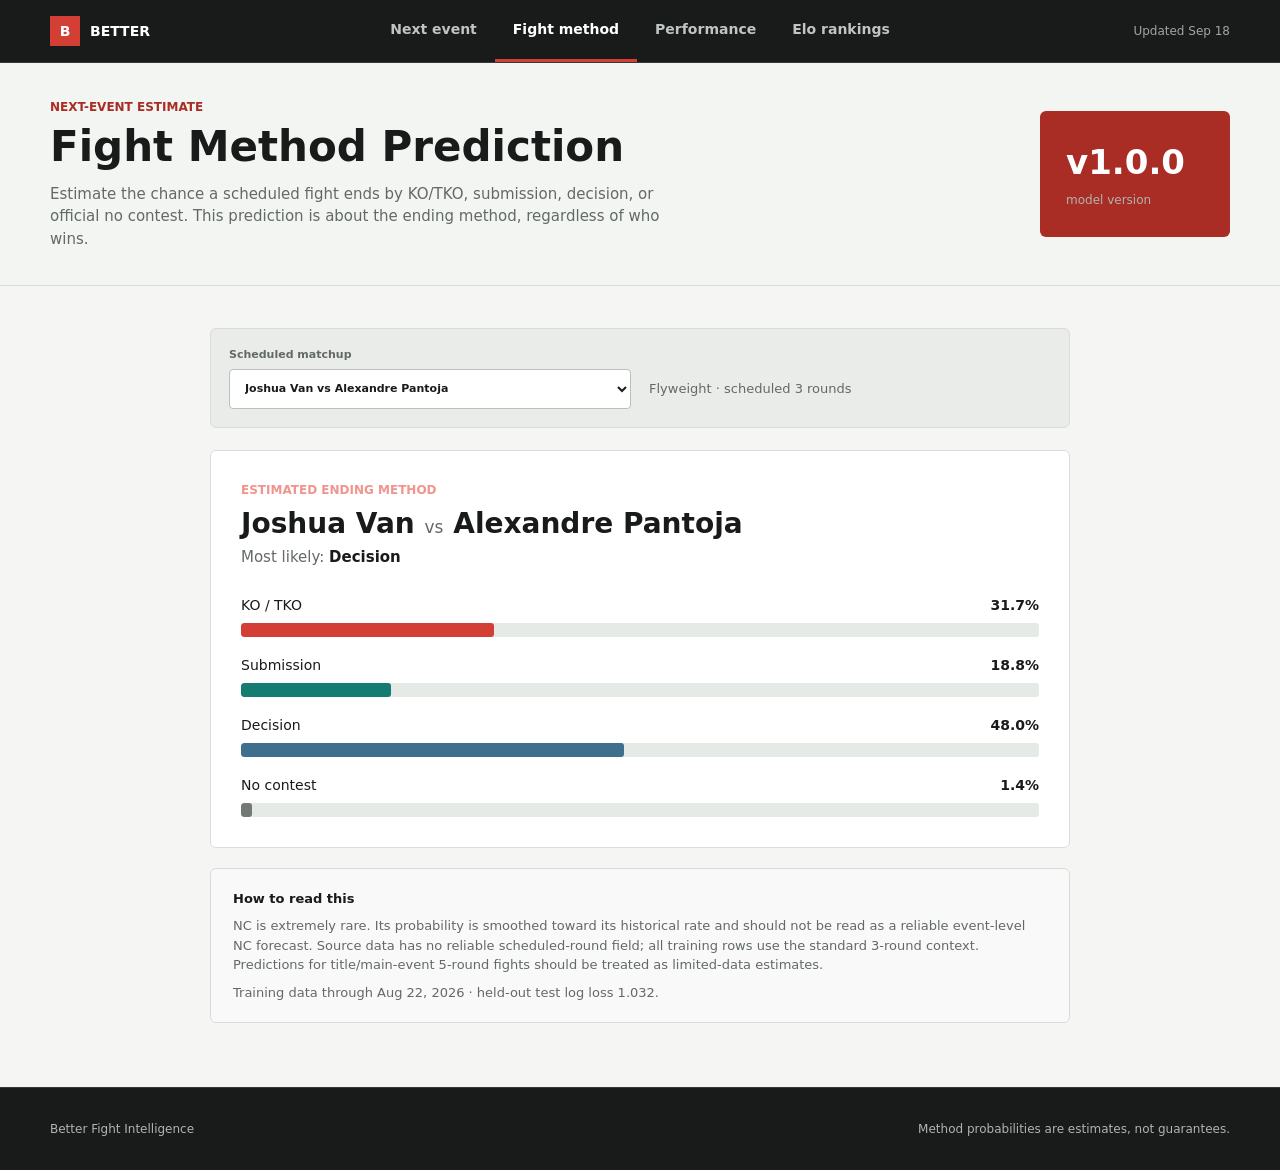
==== site/method.html @ 1c2e5d78 "Add fight method prediction model and page" ====
<!doctype html>
<html lang="en">
<head>
  <meta charset="utf-8">
  <meta name="viewport" content="width=device-width, initial-scale=1">
  <meta name="description" content="Estimated UFC fight-ending-method probabilities for the next event.">
  <title>Better | Fight Method Prediction</title>
  <link rel="stylesheet" href="assets/styles.css?v=6">
  <script defer src="assets/app.js?v=6"></script>
</head>
<body data-page="method">
  <a class="skip-link" href="#main-content">Skip to content</a>
  <header class="site-header">
    <div class="shell nav-shell">
      <a class="brand" href="index.html" aria-label="Better predictions home"><span class="brand-mark">B</span><span>BETTER</span></a>
      <nav class="primary-nav" aria-label="Primary navigation">
        <a href="index.html">Next event</a><a class="active" href="method.html">Fight method</a><a href="performance.html">Performance</a><a href="rankings.html">Elo rankings</a>
      </nav>
      <span class="data-status" id="generated-status">Loading data</span>
    </div>
  </header>

  <main id="main-content">
    <section class="ranking-intro method-intro">
      <div class="shell intro-layout">
        <div>
          <p class="eyebrow dark">Next-event estimate</p>
          <h1>Fight Method Prediction</h1>
          <p class="intro-copy">Estimate the chance a scheduled fight ends by KO/TKO, submission, decision, or official no contest. This prediction is about the ending method, regardless of who wins.</p>
        </div>
        <div class="ranking-stat method-stat"><strong id="method-version">--</strong><span>model version</span></div>
      </div>
    </section>

    <section class="shell content-section method-section" aria-labelledby="method-heading">
      <div class="method-controls">
        <label class="select-field"><span>Scheduled matchup</span><select id="method-matchup" aria-describedby="method-context"></select></label>
        <div class="method-context" id="method-context">Loading scheduled fight context…</div>
      </div>
      <div id="method-content" aria-live="polite"></div>
      <aside class="method-limitations" aria-label="Method model limitations">
        <strong>How to read this</strong>
        <p id="method-limitations-copy">Loading model notes…</p>
        <p id="method-cutoff">--</p>
      </aside>
    </section>
  </main>

  <footer class="site-footer"><div class="shell footer-layout"><span>Better Fight Intelligence</span><span>Method probabilities are estimates, not guarantees.</span></div></footer>
</body>
</html>
---- site/assets/styles.css ----
:root {
  --ink: #181b19;
  --muted: #636a65;
  --paper: #f5f6f4;
  --surface: #ffffff;
  --line: #d9ddd9;
  --line-dark: #353a36;
  --red: #d43f35;
  --red-dark: #a92c25;
  --teal: #147c70;
  --amber: #a8750d;
  --blue: #3e708d;
  --shadow: 0 8px 22px rgba(20, 24, 21, 0.08);
}

* { box-sizing: border-box; }

html { color-scheme: light; }

body {
  margin: 0;
  background: var(--paper);
  color: var(--ink);
  font-family: Inter, ui-sans-serif, system-ui, -apple-system, BlinkMacSystemFont, "Segoe UI", sans-serif;
  font-size: 15px;
  line-height: 1.5;
  letter-spacing: 0;
}

a { color: inherit; }

.shell {
  width: min(1180px, calc(100% - 40px));
  margin: 0 auto;
}

.skip-link {
  position: fixed;
  z-index: 100;
  left: 16px;
  top: -80px;
  padding: 10px 14px;
  background: var(--surface);
  border: 1px solid var(--ink);
}

.skip-link:focus { top: 12px; }

.site-header {
  position: sticky;
  z-index: 20;
  top: 0;
  background: var(--ink);
  color: #fff;
  border-bottom: 1px solid var(--line-dark);
}

.nav-shell {
  min-height: 62px;
  display: grid;
  grid-template-columns: 1fr auto 1fr;
  align-items: center;
  gap: 24px;
}

.brand {
  display: inline-flex;
  align-items: center;
  gap: 10px;
  width: max-content;
  color: #fff;
  text-decoration: none;
  font-size: 14px;
  font-weight: 800;
}

.brand-mark {
  width: 30px;
  height: 30px;
  display: grid;
  place-items: center;
  background: var(--red);
  color: #fff;
  font-weight: 900;
}

.primary-nav { display: flex; align-self: stretch; }

.primary-nav a {
  display: flex;
  align-items: center;
  padding: 0 18px;
  color: #bfc5c0;
  text-decoration: none;
  font-size: 14px;
  font-weight: 650;
  border-bottom: 3px solid transparent;
}

.primary-nav a:hover,
.primary-nav a.active {
  color: #fff;
  border-bottom-color: var(--red);
}

.data-status {
  justify-self: end;
  color: #9fa7a1;
  font-size: 12px;
}

.event-banner {
  position: relative;
  min-height: 292px;
  display: flex;
  align-items: flex-end;
  background: var(--ink) url("arena-octagon.png") center / cover no-repeat;
  color: #fff;
  overflow: hidden;
}

.event-shade {
  position: absolute;
  inset: 0;
  background: rgba(10, 12, 10, 0.58);
}

.event-content {
  position: relative;
  z-index: 1;
  padding-top: 64px;
  padding-bottom: 38px;
}

.eyebrow,
.section-kicker {
  margin: 0 0 8px;
  color: #f1948d;
  font-size: 12px;
  font-weight: 800;
  text-transform: uppercase;
}

.eyebrow.dark { color: var(--red-dark); }

h1, h2, p { letter-spacing: 0; }

h1 {
  max-width: 780px;
  margin: 0;
  font-size: 42px;
  line-height: 1.08;
  font-weight: 780;
}

h2 {
  margin: 0;
  font-size: 24px;
  line-height: 1.2;
}

.event-meta {
  display: flex;
  gap: 22px;
  margin-top: 18px;
  color: #e5e9e5;
  font-size: 14px;
}

.metric-band {
  background: var(--surface);
  border-bottom: 1px solid var(--line);
}

.metric-grid {
  min-height: 82px;
  display: grid;
  grid-template-columns: repeat(4, 1fr);
}

.metric {
  display: flex;
  flex-direction: column;
  justify-content: center;
  padding: 14px 24px;
  border-left: 1px solid var(--line);
}

.metric:last-child { border-right: 1px solid var(--line); }
.metric strong { font-size: 19px; }
.metric-label { color: var(--muted); font-size: 12px; }

.best-bet-band {
  background: #202421;
  color: #fff;
  border-bottom: 4px solid var(--red);
}

.best-bet-layout {
  min-height: 104px;
  display: grid;
  grid-template-columns: minmax(240px, 1fr) 2fr;
  align-items: center;
  gap: 32px;
  padding-top: 18px;
  padding-bottom: 18px;
}

.best-bet-detail {
  display: grid;
  grid-template-columns: repeat(3, minmax(0, 1fr));
  gap: 16px;
}

.best-value { display: flex; flex-direction: column; }
.best-value span { color: #abb3ad; font-size: 12px; }
.best-value strong { font-size: 16px; }

.content-section { padding-top: 42px; padding-bottom: 64px; }

.section-heading {
  display: flex;
  align-items: flex-end;
  justify-content: space-between;
  gap: 24px;
  margin-bottom: 20px;
}

.model-note { color: var(--muted); font-size: 12px; }
.model-selector { width: min(240px, 100%); }

.fight-table-head,
.fight-row {
  display: grid;
  grid-template-columns: minmax(250px, 2fr) minmax(210px, 1.45fr) minmax(150px, 1.1fr) minmax(120px, 0.9fr) 88px;
  gap: 18px;
  align-items: center;
}

.fight-table-head {
  min-height: 38px;
  padding: 0 18px;
  color: var(--muted);
  font-size: 11px;
  font-weight: 750;
  text-transform: uppercase;
}

.fight-list { display: grid; gap: 8px; }

.fight-row {
  min-height: 102px;
  padding: 16px 18px;
  background: var(--surface);
  border: 1px solid var(--line);
  border-left: 4px solid transparent;
  border-radius: 6px;
  box-shadow: 0 2px 7px rgba(20, 24, 21, 0.03);
}

.fight-row.value-row { border-left-color: var(--teal); }
.fight-row:hover { box-shadow: var(--shadow); }

.matchup { min-width: 0; }
.matchup strong { display: block; font-size: 15px; }
.matchup .versus { color: #8a918c; font-size: 12px; }
.weight-class { margin-top: 5px; color: var(--muted); font-size: 12px; }

.probability-labels {
  display: flex;
  justify-content: space-between;
  gap: 10px;
  font-size: 12px;
  font-weight: 700;
}

.probability-track {
  width: 100%;
  height: 8px;
  display: flex;
  margin-top: 8px;
  overflow: hidden;
  background: #e8ebe8;
  border-radius: 3px;
}

.probability-red { background: var(--red); }
.probability-blue { background: var(--blue); }

.pick-name { display: block; font-weight: 750; }
.pick-meta, .market-meta { color: var(--muted); font-size: 12px; }
.market-source { color: #7b827d; font-size: 10px; }
.market-lines { display: grid; gap: 3px; }

.call-badge {
  min-width: 68px;
  display: inline-flex;
  justify-content: center;
  padding: 6px 8px;
  border: 1px solid var(--line);
  border-radius: 4px;
  color: var(--muted);
  background: #f3f5f3;
  font-size: 11px;
  font-weight: 800;
  text-transform: uppercase;
}

.call-signal { color: #fff; background: var(--teal); border-color: var(--teal); }
.call-paper { color: #fff; background: var(--blue); border-color: var(--blue); }
.call-experimental { color: #6b4a06; background: #fff3cd; border-color: #d7b765; }
.call-compare { color: #315c73; background: #e8f1f5; border-color: #a8c3d1; }
.call-lean { color: #fff; background: var(--amber); border-color: var(--amber); }
.call-pass { color: #fff; background: #747b76; border-color: #747b76; }

.ranking-intro {
  background: var(--surface);
  border-bottom: 1px solid var(--line);
}

.intro-layout {
  min-height: 222px;
  display: grid;
  grid-template-columns: 1fr auto;
  align-items: center;
  gap: 48px;
}

.ranking-intro h1 { color: var(--ink); }
.intro-copy { max-width: 650px; margin: 14px 0 0; color: var(--muted); }

.ranking-stat {
  min-width: 190px;
  padding: 26px;
  background: var(--ink);
  color: #fff;
  border-radius: 6px;
}

.ranking-stat strong { display: block; font-size: 34px; }
.ranking-stat span { color: #adb5af; font-size: 12px; }

.ranking-controls {
  display: grid;
  grid-template-columns: minmax(220px, 1.2fr) minmax(190px, 0.8fr) auto auto;
  gap: 14px;
  align-items: end;
  margin-bottom: 18px;
  padding: 16px;
  background: #e9ece9;
  border: 1px solid var(--line);
  border-radius: 6px;
}

.search-field,
.select-field { display: grid; gap: 5px; color: var(--muted); font-size: 11px; font-weight: 700; }

input[type="search"], select {
  width: 100%;
  height: 40px;
  padding: 0 11px;
  border: 1px solid #bac0bb;
  border-radius: 4px;
  background: #fff;
  color: var(--ink);
  font: inherit;
}

.active-toggle {
  min-height: 40px;
  display: inline-flex;
  align-items: center;
  gap: 8px;
  color: #343935;
  font-size: 13px;
}

.active-toggle input { width: 17px; height: 17px; accent-color: var(--teal); }
.result-count { align-self: center; color: var(--muted); font-size: 12px; text-align: right; }

.ranking-table-wrap { overflow-x: auto; border: 1px solid var(--line); border-radius: 6px; background: #fff; }
.ranking-table { width: 100%; min-width: 900px; border-collapse: collapse; }
.ranking-table th { height: 42px; padding: 0 13px; background: #eef0ee; color: var(--muted); font-size: 11px; text-align: left; text-transform: uppercase; }
.ranking-table td { height: 58px; padding: 8px 13px; border-top: 1px solid #e4e7e4; vertical-align: middle; }
.ranking-table tbody tr:hover { background: #f7f8f7; }
.rank-number { color: var(--muted); font-variant-numeric: tabular-nums; }
.fighter-name { font-weight: 750; }
.elo-score { font-size: 17px; font-weight: 800; font-variant-numeric: tabular-nums; }
.positive { color: var(--teal); }
.negative { color: var(--red-dark); }
.neutral { color: var(--muted); }

.performance-intro .intro-copy { max-width: 720px; }
.performance-period { background: var(--teal); }
.performance-table-wrap { overflow-x: auto; border: 1px solid var(--line); border-radius: 6px; background: #fff; }
.performance-table { width: 100%; min-width: 760px; border-collapse: collapse; font-variant-numeric: tabular-nums; }
.performance-table th { height: 42px; padding: 0 15px; background: #eef0ee; color: var(--muted); font-size: 11px; text-align: left; text-transform: uppercase; }
.performance-table td { height: 58px; padding: 9px 15px; border-top: 1px solid #e4e7e4; }
.performance-table tbody tr:hover { background: #f7f8f7; }
.event-name-cell { width: 44%; font-weight: 730; }
.accuracy-score { color: var(--teal); font-weight: 800; }
.event-detail-trigger { padding: 0; border: 0; background: transparent; color: var(--ink); font: inherit; font-weight: 730; text-align: left; cursor: pointer; }
.event-detail-trigger:hover { color: var(--red-dark); text-decoration: underline; }
.event-detail-dialog { width: min(660px, calc(100% - 28px)); max-height: min(760px, calc(100dvh - 28px)); padding: 0; border: 1px solid var(--line-dark); border-radius: 6px; color: var(--ink); background: var(--surface); box-shadow: 0 18px 60px rgba(0, 0, 0, 0.28); }
.event-detail-dialog::backdrop { background: rgba(12, 15, 13, 0.64); }
.event-detail-header { display: flex; align-items: flex-start; justify-content: space-between; gap: 16px; padding: 24px 24px 16px; border-bottom: 1px solid var(--line); }
.event-detail-header h2 { font-size: 22px; }
.dialog-close { width: 34px; height: 34px; display: grid; place-items: center; flex: 0 0 auto; border: 1px solid var(--line); border-radius: 4px; background: var(--surface); color: var(--ink); font-size: 25px; line-height: 1; cursor: pointer; }
.dialog-close:hover { background: var(--ink); color: #fff; }
.event-detail-summary { margin: 16px 24px; color: var(--muted); }
.incorrect-fight-list { max-height: 500px; overflow-y: auto; padding: 0 24px 24px; }
.incorrect-fight { display: flex; justify-content: space-between; gap: 16px; padding: 14px 0; border-top: 1px solid var(--line); }
.incorrect-fight:first-child { border-top: 0; }
.incorrect-fight strong { display: block; }
.incorrect-fight strong span { color: var(--muted); font-size: 12px; font-weight: 500; }
.incorrect-actual { display: block; margin-top: 4px; color: var(--red-dark); font-size: 12px; }
.incorrect-pick { min-width: 130px; display: flex; flex-direction: column; align-items: flex-end; color: var(--muted); font-size: 12px; text-align: right; }
.incorrect-pick strong { color: var(--ink); font-size: 15px; }
.no-incorrect-picks { margin: 0; padding: 16px 0; color: var(--teal); font-weight: 700; }

.form { display: flex; gap: 4px; }
.form-mark { width: 23px; height: 23px; display: grid; place-items: center; border-radius: 3px; color: #fff; font-size: 9px; font-weight: 850; }
.form-w { background: var(--teal); }
.form-l { background: var(--red); }
.form-d { background: var(--amber); }
.form-nc { background: #707772; }

.show-more {
  height: 42px;
  display: block;
  margin: 18px auto 0;
  padding: 0 22px;
  border: 1px solid var(--ink);
  border-radius: 4px;
  background: transparent;
  color: var(--ink);
  font: inherit;
  font-weight: 750;
  cursor: pointer;
}

.show-more:hover { background: var(--ink); color: #fff; }
.show-more[hidden] { display: none; }

.site-footer {
  background: var(--ink);
  color: #aeb5b0;
  border-top: 1px solid var(--line-dark);
}

.footer-layout {
  min-height: 82px;
  display: flex;
  justify-content: space-between;
  align-items: center;
  gap: 30px;
  font-size: 12px;
}

.error-state { padding: 26px; background: #fff; border: 1px solid #e0aaa5; color: var(--red-dark); border-radius: 6px; }
.mobile-label { display: none; }

.method-intro { background: #f2f5f2; }
.method-stat { background: var(--red-dark); }
.method-section { max-width: 860px; }
.method-controls { display: grid; grid-template-columns: minmax(260px, 1fr) 1fr; gap: 18px; align-items: end; padding: 18px; border: 1px solid var(--line); border-radius: 6px; background: #e9ece9; }
.method-context { min-height: 40px; display: flex; align-items: center; color: var(--muted); font-size: 13px; }
.method-result { margin-top: 22px; padding: 30px; border: 1px solid var(--line); border-radius: 6px; background: #fff; }
.method-result h2 { margin: 5px 0 6px; font-size: 28px; }
.method-result h2 span { color: var(--muted); font-size: 17px; font-weight: 500; }
.method-pick { margin: 0 0 26px; color: var(--muted); }
.method-pick strong { color: var(--ink); }
.method-bars { display: grid; gap: 18px; }
.method-bar-label { display: flex; justify-content: space-between; gap: 16px; margin-bottom: 7px; color: var(--ink); font-size: 14px; }
.method-bar-label strong { font-variant-numeric: tabular-nums; }
.method-bar-track { height: 14px; overflow: hidden; background: #e6eae6; border-radius: 3px; }
.method-bar { display: block; height: 100%; min-width: 2px; border-radius: 3px; }
.method-ko_tko { background: var(--red); }
.method-submission { background: var(--teal); }
.method-decision { background: var(--blue); }
.method-nc { background: #737a75; }
.method-warning { margin: 24px 0 0; padding: 11px 13px; border-left: 3px solid var(--amber); color: #654b13; background: #fff7df; font-size: 13px; }
.method-limitations { margin-top: 20px; padding: 20px 22px; border: 1px solid var(--line); border-radius: 6px; color: var(--muted); background: #f8f9f8; font-size: 13px; }
.method-limitations strong { color: var(--ink); }
.method-limitations p { margin: 8px 0 0; }

@media (max-width: 900px) {
  .nav-shell { grid-template-columns: auto 1fr; }
  .data-status { display: none; }
  .primary-nav { justify-self: end; }
  .fight-table-head { display: none; }
  .fight-row { grid-template-columns: 1fr 1fr; gap: 18px 24px; }
  .matchup { grid-column: 1 / -1; }
  .mobile-label { display: block; margin-bottom: 4px; color: var(--muted); font-size: 10px; font-weight: 750; text-transform: uppercase; }
  .ranking-controls { grid-template-columns: 1fr 1fr; }
}

@media (max-width: 640px) {
  .shell { width: min(100% - 24px, 1180px); }
  .site-header { position: static; }
  .nav-shell { min-height: 108px; grid-template-columns: 1fr; gap: 0; padding-top: 12px; }
  .brand { justify-self: center; }
  .primary-nav { width: 100%; justify-self: stretch; justify-content: center; }
  .primary-nav a { min-height: 55px; padding: 0 14px; }
  .event-banner { min-height: 250px; background-position: 62% center; }
  .event-content { padding-top: 40px; padding-bottom: 28px; }
  h1 { font-size: 31px; }
  h2 { font-size: 21px; }
  .event-meta { flex-direction: column; gap: 3px; margin-top: 14px; }
  .metric-grid { grid-template-columns: 1fr 1fr; }
  .metric { min-height: 72px; border-bottom: 1px solid var(--line); }
  .metric:nth-child(2) { border-right: 1px solid var(--line); }
  .best-bet-layout { grid-template-columns: 1fr; gap: 14px; }
  .best-bet-detail { grid-template-columns: 1fr 1fr; }
  .best-bet-detail .best-value:last-child { grid-column: 1 / -1; }
  .section-heading { align-items: flex-start; flex-direction: column; gap: 8px; }
  .content-section { padding-top: 30px; padding-bottom: 44px; }
  .fight-row { grid-template-columns: 1fr 1fr; }
  .matchup,
  .fight-row > div:nth-child(2) { grid-column: 1 / -1; }
  .intro-layout { min-height: auto; grid-template-columns: 1fr; gap: 24px; padding-top: 38px; padding-bottom: 30px; }
  .ranking-stat { min-width: 0; padding: 18px; }
  .ranking-controls { grid-template-columns: 1fr; }
  .method-controls { grid-template-columns: 1fr; }
  .result-count { text-align: left; }
  .event-detail-header { padding: 20px 18px 14px; }
  .event-detail-summary { margin: 14px 18px; }
  .incorrect-fight-list { max-height: 480px; padding: 0 18px 18px; }
  .incorrect-fight { flex-direction: column; gap: 8px; }
  .incorrect-pick { align-items: flex-start; text-align: left; }
  .footer-layout { min-height: 100px; align-items: flex-start; justify-content: center; flex-direction: column; gap: 4px; padding-top: 22px; padding-bottom: 22px; }
}
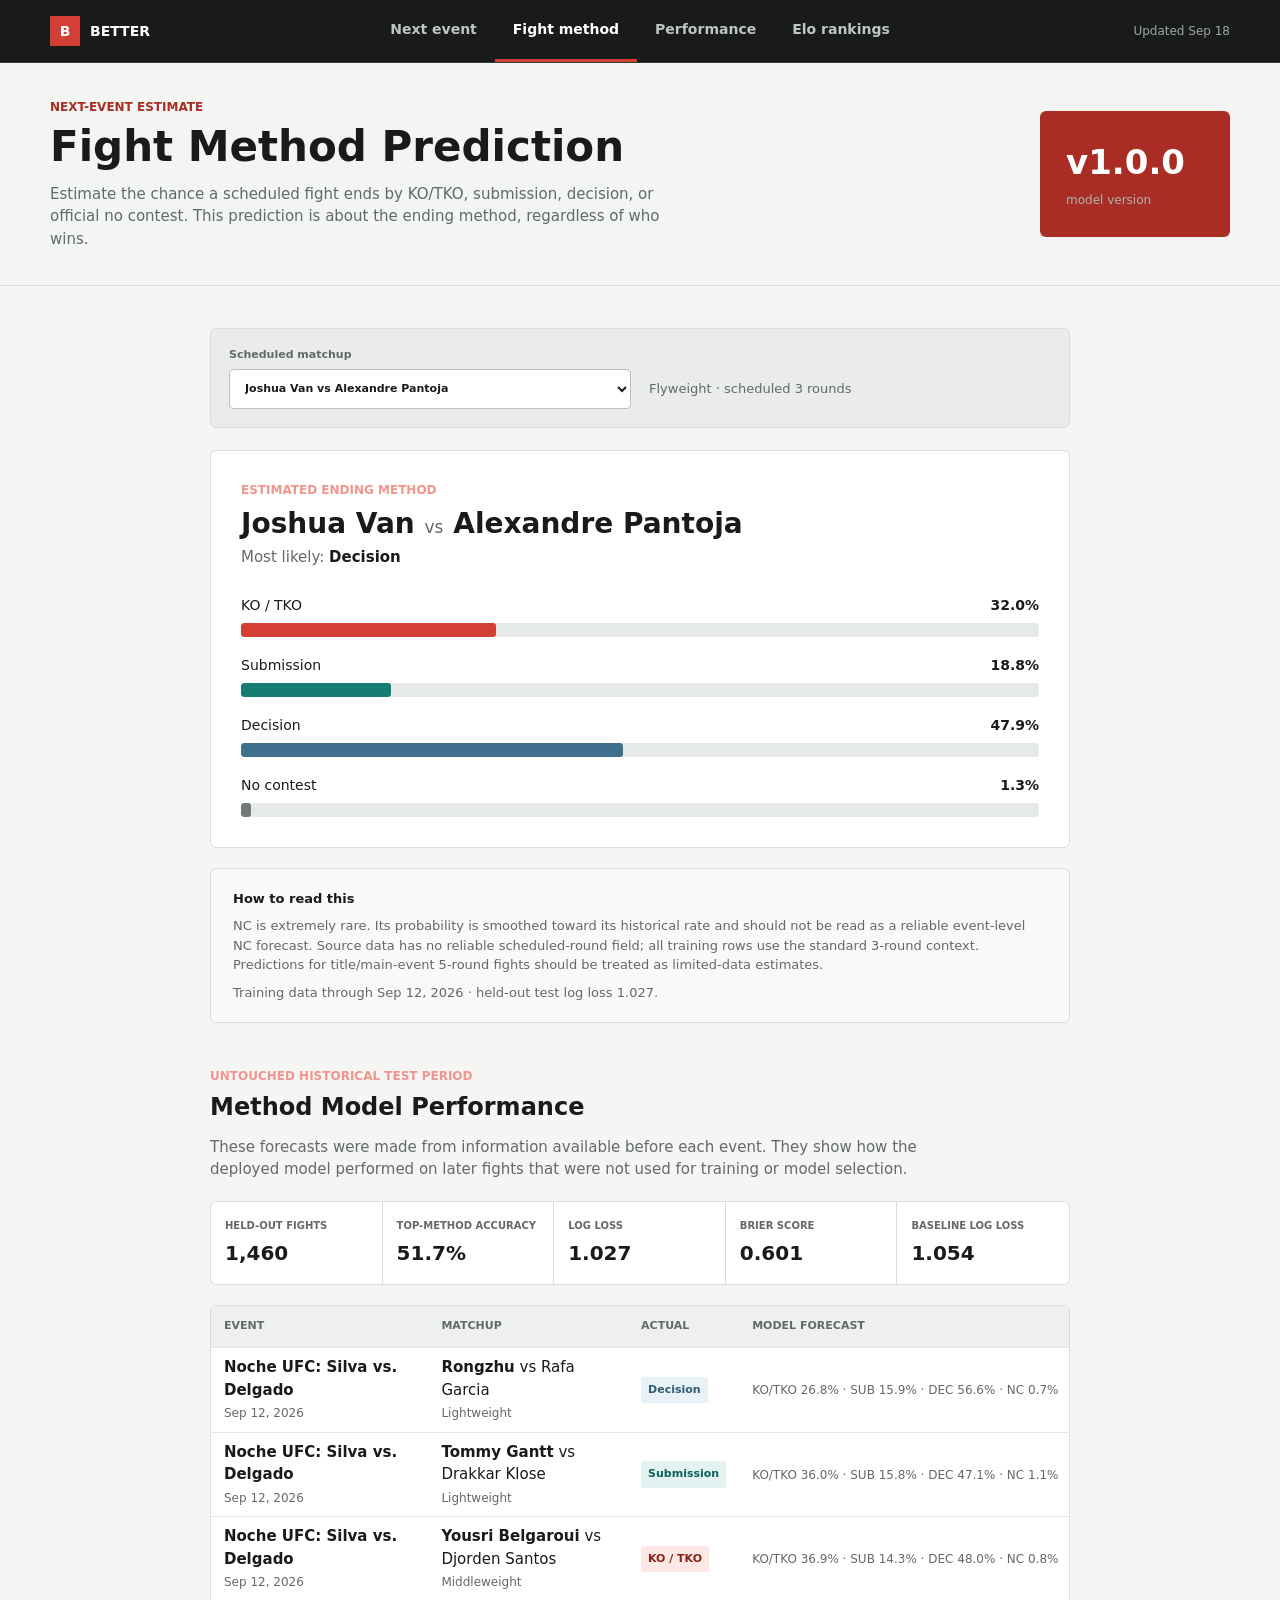
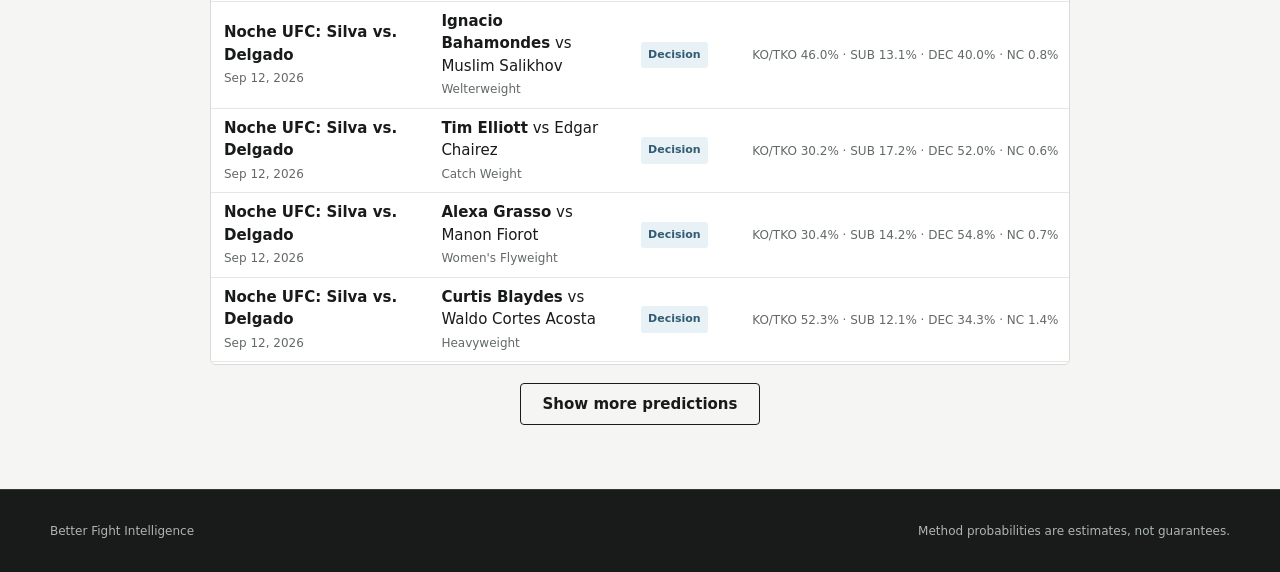
==== commit 09245486: "Show fight method historical performance" ====
--- a/site/method.html
+++ b/site/method.html
@@ -43,6 +43,24 @@
         <p id="method-limitations-copy">Loading model notes…</p>
         <p id="method-cutoff">--</p>
       </aside>
+
+      <section class="method-performance" aria-labelledby="method-performance-title">
+        <div class="section-heading">
+          <div>
+            <p class="section-kicker">Untouched historical test period</p>
+            <h2 id="method-performance-title">Method Model Performance</h2>
+          </div>
+        </div>
+        <p class="method-performance-copy">These forecasts were made from information available before each event. They show how the deployed model performed on later fights that were not used for training or model selection.</p>
+        <div class="method-metric-grid" id="method-performance-metrics"></div>
+        <div class="ranking-table-wrap method-history-wrap">
+          <table class="ranking-table method-history-table">
+            <thead><tr><th>Event</th><th>Matchup</th><th>Actual</th><th>Model forecast</th><th>Top estimate</th></tr></thead>
+            <tbody id="method-history-body"></tbody>
+          </table>
+        </div>
+        <button class="show-more" id="method-history-more" type="button" hidden>Show more predictions</button>
+      </section>
     </section>
   </main>
 
--- a/site/assets/styles.css
+++ b/site/assets/styles.css
@@ -483,6 +483,24 @@
 .method-limitations { margin-top: 20px; padding: 20px 22px; border: 1px solid var(--line); border-radius: 6px; color: var(--muted); background: #f8f9f8; font-size: 13px; }
 .method-limitations strong { color: var(--ink); }
 .method-limitations p { margin: 8px 0 0; }
+.method-performance { margin-top: 44px; }
+.method-performance-copy { max-width: 720px; margin: -6px 0 20px; color: var(--muted); }
+.method-metric-grid { display: grid; grid-template-columns: repeat(5, 1fr); margin-bottom: 20px; border: 1px solid var(--line); border-radius: 6px; overflow: hidden; background: #fff; }
+.method-metric { min-height: 82px; display: grid; align-content: center; gap: 5px; padding: 12px 14px; border-right: 1px solid var(--line); }
+.method-metric:last-child { border-right: 0; }
+.method-metric span { color: var(--muted); font-size: 10px; font-weight: 750; text-transform: uppercase; }
+.method-metric strong { font-size: 20px; font-variant-numeric: tabular-nums; }
+.method-history-wrap { max-height: 660px; overflow: auto; }
+.method-history-table { min-width: 960px; }
+.method-history-table td { height: 66px; }
+.method-forecast { color: var(--muted); font-size: 12px; white-space: nowrap; }
+.method-outcome { display: inline-flex; padding: 5px 7px; border-radius: 3px; font-size: 11px; font-weight: 800; white-space: nowrap; }
+.actual-ko_tko { color: #8e2018; background: #fde8e6; }
+.actual-submission { color: #0b605b; background: #e3f3f1; }
+.actual-decision { color: #315c73; background: #e8f1f5; }
+.actual-nc { color: #4a514d; background: #e8ebe8; }
+.method-correct { color: #0b605b; background: #e3f3f1; }
+.method-miss { color: #7a312a; background: #f9e6e3; }
 
 @media (max-width: 900px) {
   .nav-shell { grid-template-columns: auto 1fr; }
@@ -522,6 +540,8 @@
   .ranking-stat { min-width: 0; padding: 18px; }
   .ranking-controls { grid-template-columns: 1fr; }
   .method-controls { grid-template-columns: 1fr; }
+  .method-metric-grid { grid-template-columns: 1fr 1fr; }
+  .method-metric:nth-child(2n) { border-right: 0; }
   .result-count { text-align: left; }
   .event-detail-header { padding: 20px 18px 14px; }
   .event-detail-summary { margin: 14px 18px; }
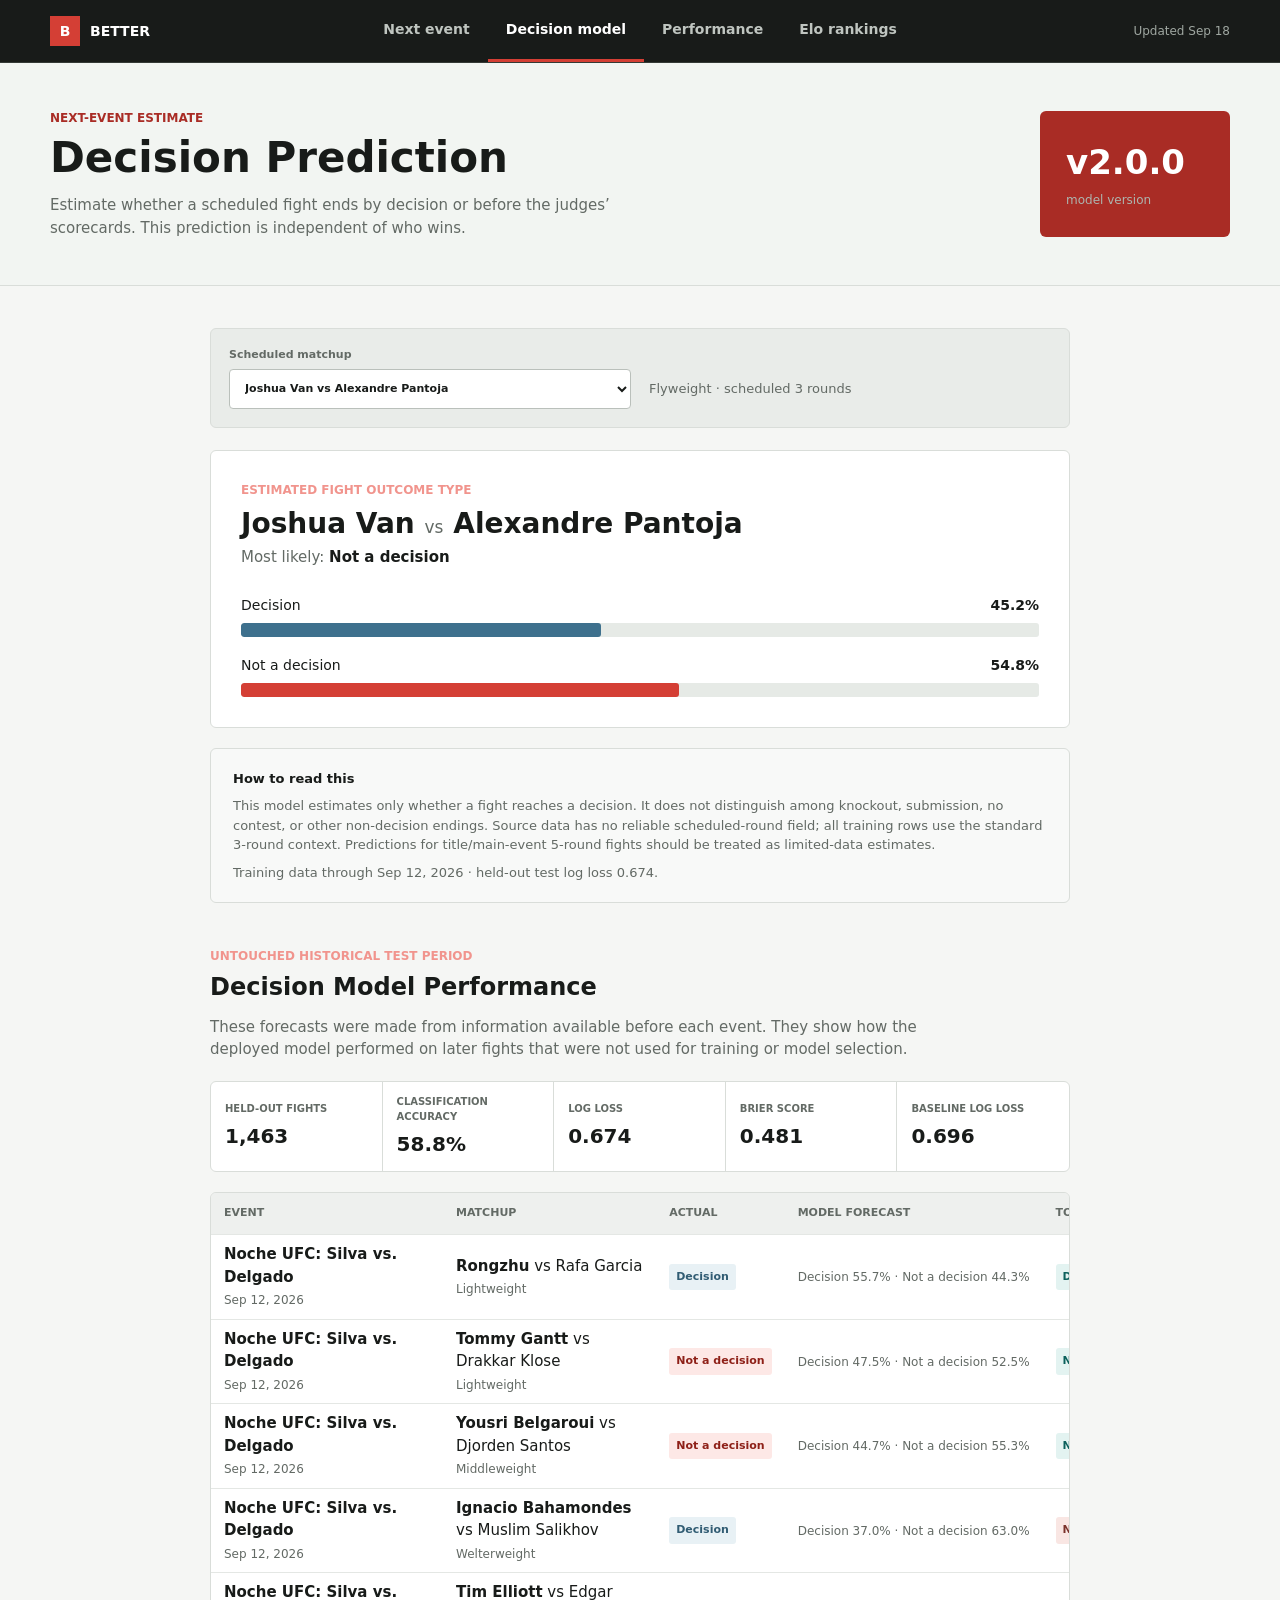
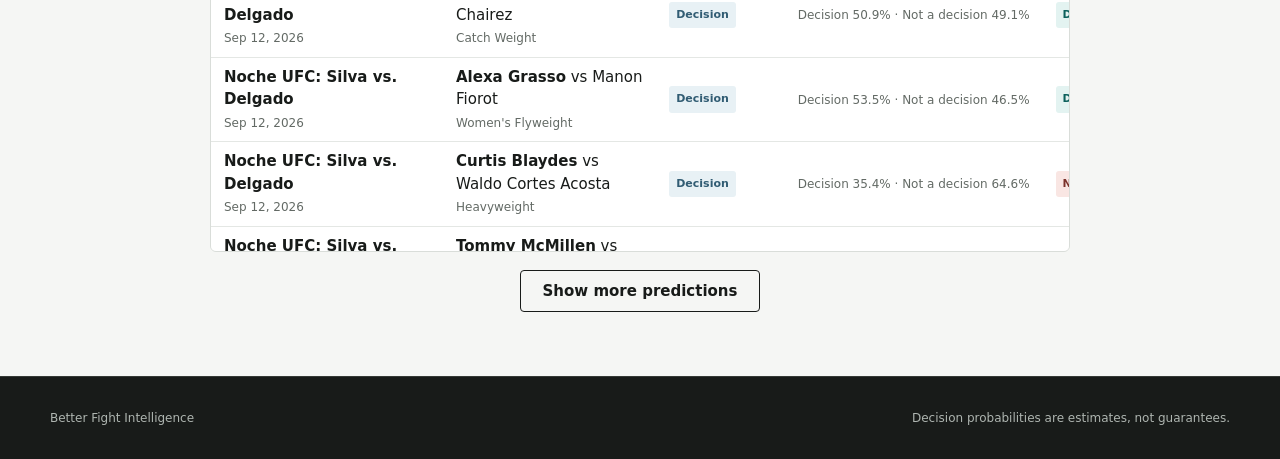
==== commit 10d5ba9e: "Rebuild decision outcome model" ====
--- a/site/method.html
+++ b/site/method.html
@@ -3,8 +3,8 @@
 <head>
   <meta charset="utf-8">
   <meta name="viewport" content="width=device-width, initial-scale=1">
-  <meta name="description" content="Estimated UFC fight-ending-method probabilities for the next event.">
-  <title>Better | Fight Method Prediction</title>
+  <meta name="description" content="Estimated UFC decision-versus-not-decision probabilities for the next event.">
+  <title>Better | Decision Prediction</title>
   <link rel="stylesheet" href="assets/styles.css?v=6">
   <script defer src="assets/app.js?v=6"></script>
 </head>
@@ -14,7 +14,7 @@
     <div class="shell nav-shell">
       <a class="brand" href="index.html" aria-label="Better predictions home"><span class="brand-mark">B</span><span>BETTER</span></a>
       <nav class="primary-nav" aria-label="Primary navigation">
-        <a href="index.html">Next event</a><a class="active" href="method.html">Fight method</a><a href="performance.html">Performance</a><a href="rankings.html">Elo rankings</a>
+        <a href="index.html">Next event</a><a class="active" href="method.html">Decision model</a><a href="performance.html">Performance</a><a href="rankings.html">Elo rankings</a>
       </nav>
       <span class="data-status" id="generated-status">Loading data</span>
     </div>
@@ -25,8 +25,8 @@
       <div class="shell intro-layout">
         <div>
           <p class="eyebrow dark">Next-event estimate</p>
-          <h1>Fight Method Prediction</h1>
-          <p class="intro-copy">Estimate the chance a scheduled fight ends by KO/TKO, submission, decision, or official no contest. This prediction is about the ending method, regardless of who wins.</p>
+          <h1>Decision Prediction</h1>
+          <p class="intro-copy">Estimate whether a scheduled fight ends by decision or before the judges’ scorecards. This prediction is independent of who wins.</p>
         </div>
         <div class="ranking-stat method-stat"><strong id="method-version">--</strong><span>model version</span></div>
       </div>
@@ -48,7 +48,7 @@
         <div class="section-heading">
           <div>
             <p class="section-kicker">Untouched historical test period</p>
-            <h2 id="method-performance-title">Method Model Performance</h2>
+            <h2 id="method-performance-title">Decision Model Performance</h2>
           </div>
         </div>
         <p class="method-performance-copy">These forecasts were made from information available before each event. They show how the deployed model performed on later fights that were not used for training or model selection.</p>
@@ -64,6 +64,6 @@
     </section>
   </main>
 
-  <footer class="site-footer"><div class="shell footer-layout"><span>Better Fight Intelligence</span><span>Method probabilities are estimates, not guarantees.</span></div></footer>
+  <footer class="site-footer"><div class="shell footer-layout"><span>Better Fight Intelligence</span><span>Decision probabilities are estimates, not guarantees.</span></div></footer>
 </body>
 </html>
--- a/site/assets/styles.css
+++ b/site/assets/styles.css
@@ -478,6 +478,7 @@
 .method-ko_tko { background: var(--red); }
 .method-submission { background: var(--teal); }
 .method-decision { background: var(--blue); }
+.method-not_decision { background: var(--red); }
 .method-nc { background: #737a75; }
 .method-warning { margin: 24px 0 0; padding: 11px 13px; border-left: 3px solid var(--amber); color: #654b13; background: #fff7df; font-size: 13px; }
 .method-limitations { margin-top: 20px; padding: 20px 22px; border: 1px solid var(--line); border-radius: 6px; color: var(--muted); background: #f8f9f8; font-size: 13px; }
@@ -498,6 +499,7 @@
 .actual-ko_tko { color: #8e2018; background: #fde8e6; }
 .actual-submission { color: #0b605b; background: #e3f3f1; }
 .actual-decision { color: #315c73; background: #e8f1f5; }
+.actual-not_decision { color: #8e2018; background: #fde8e6; }
 .actual-nc { color: #4a514d; background: #e8ebe8; }
 .method-correct { color: #0b605b; background: #e3f3f1; }
 .method-miss { color: #7a312a; background: #f9e6e3; }
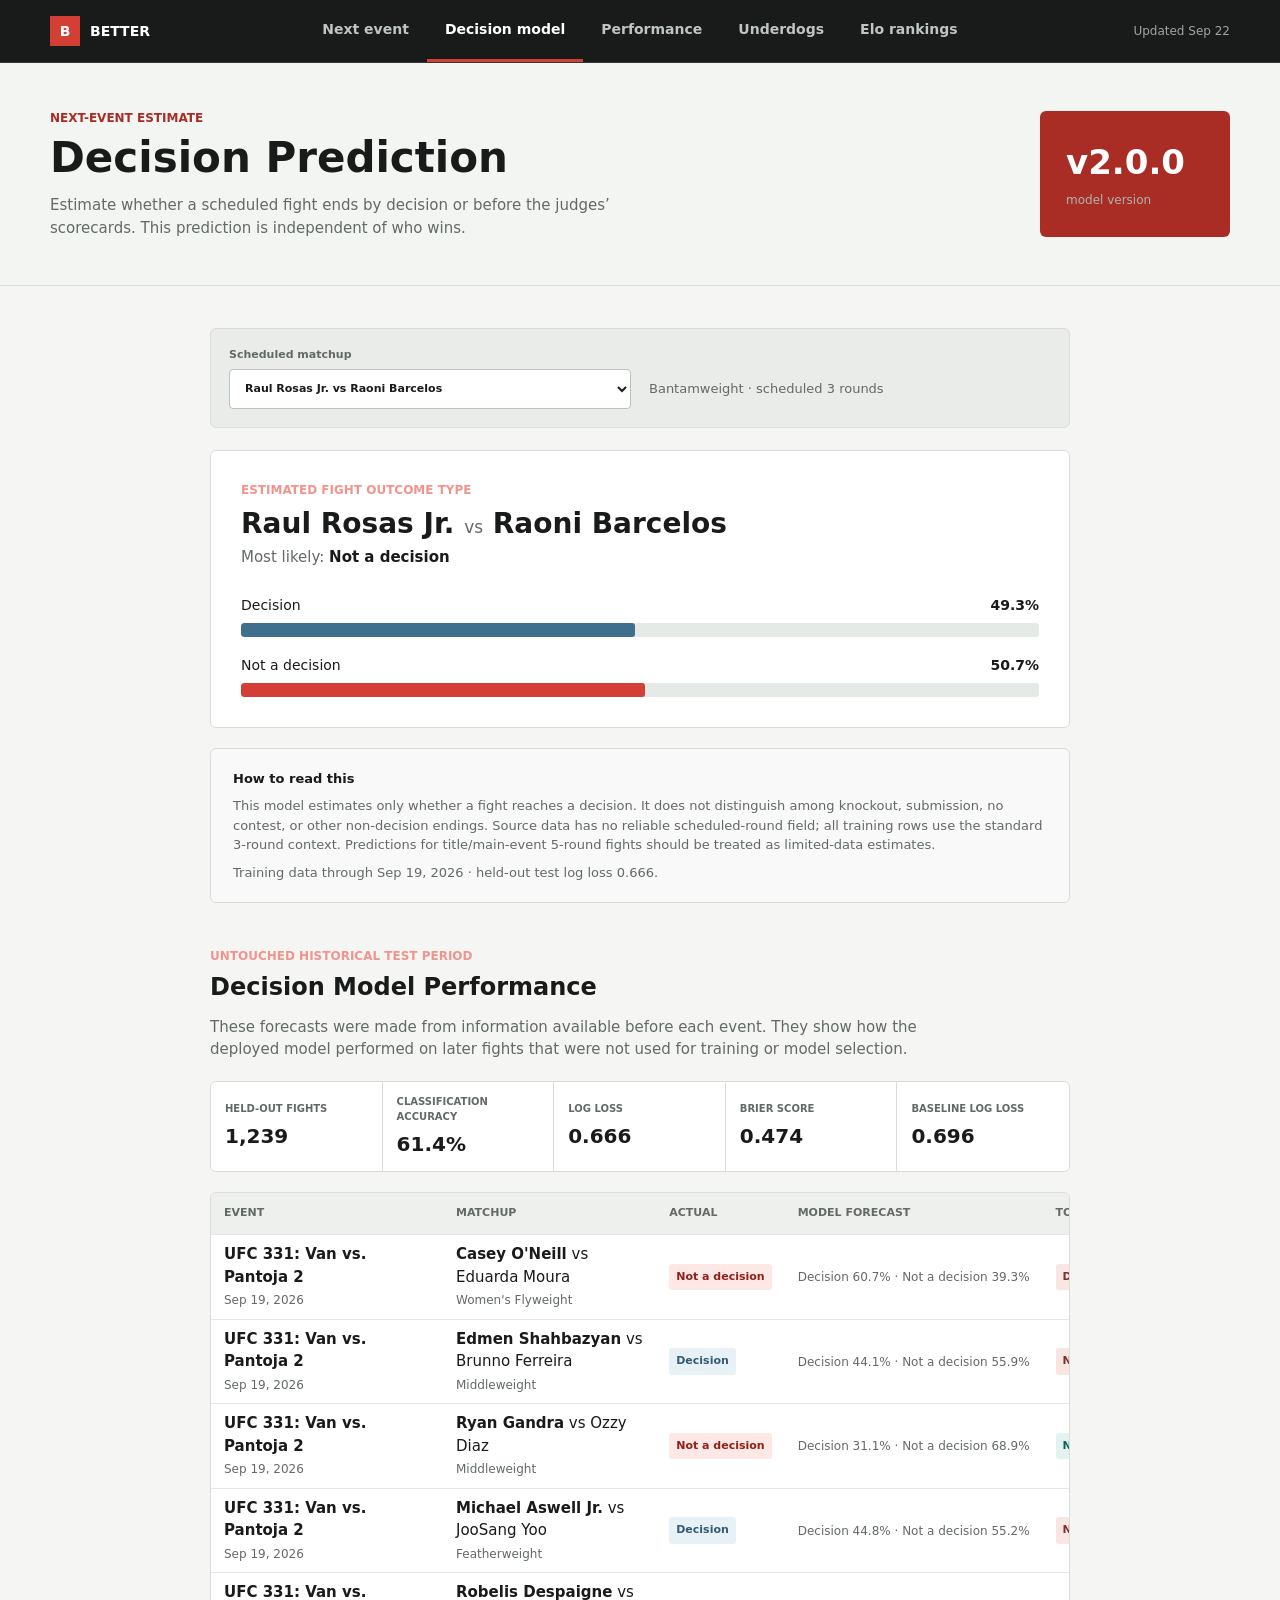
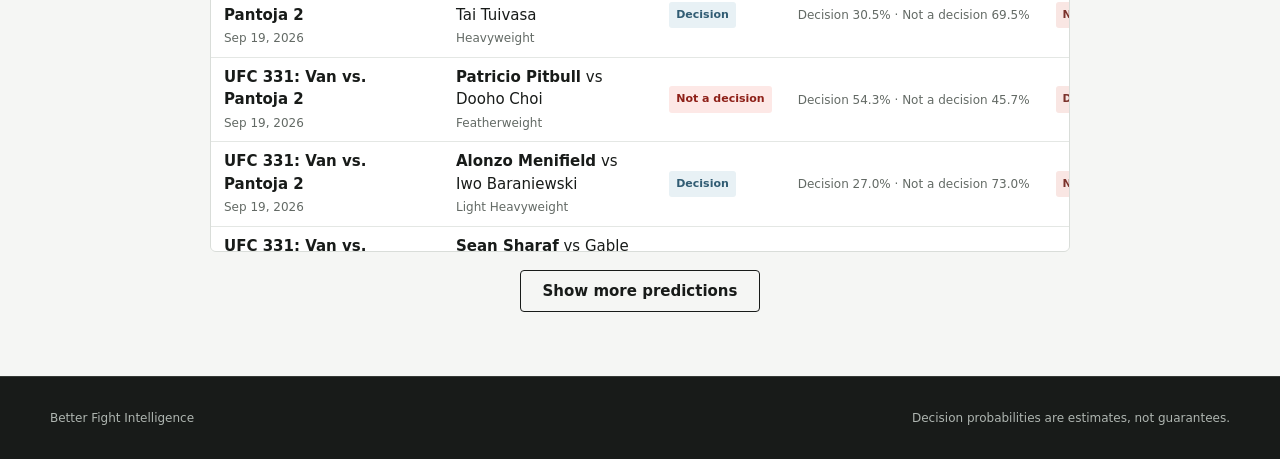
==== commit 1ea263c0: "Add historical underdog cutoff analysis" ====
--- a/site/method.html
+++ b/site/method.html
@@ -14,7 +14,7 @@
     <div class="shell nav-shell">
       <a class="brand" href="index.html" aria-label="Better predictions home"><span class="brand-mark">B</span><span>BETTER</span></a>
       <nav class="primary-nav" aria-label="Primary navigation">
-        <a href="index.html">Next event</a><a class="active" href="method.html">Decision model</a><a href="performance.html">Performance</a><a href="rankings.html">Elo rankings</a>
+        <a href="index.html">Next event</a><a class="active" href="method.html">Decision model</a><a href="performance.html">Performance</a><a href="underdogs.html">Underdogs</a><a href="rankings.html">Elo rankings</a>
       </nav>
       <span class="data-status" id="generated-status">Loading data</span>
     </div>
